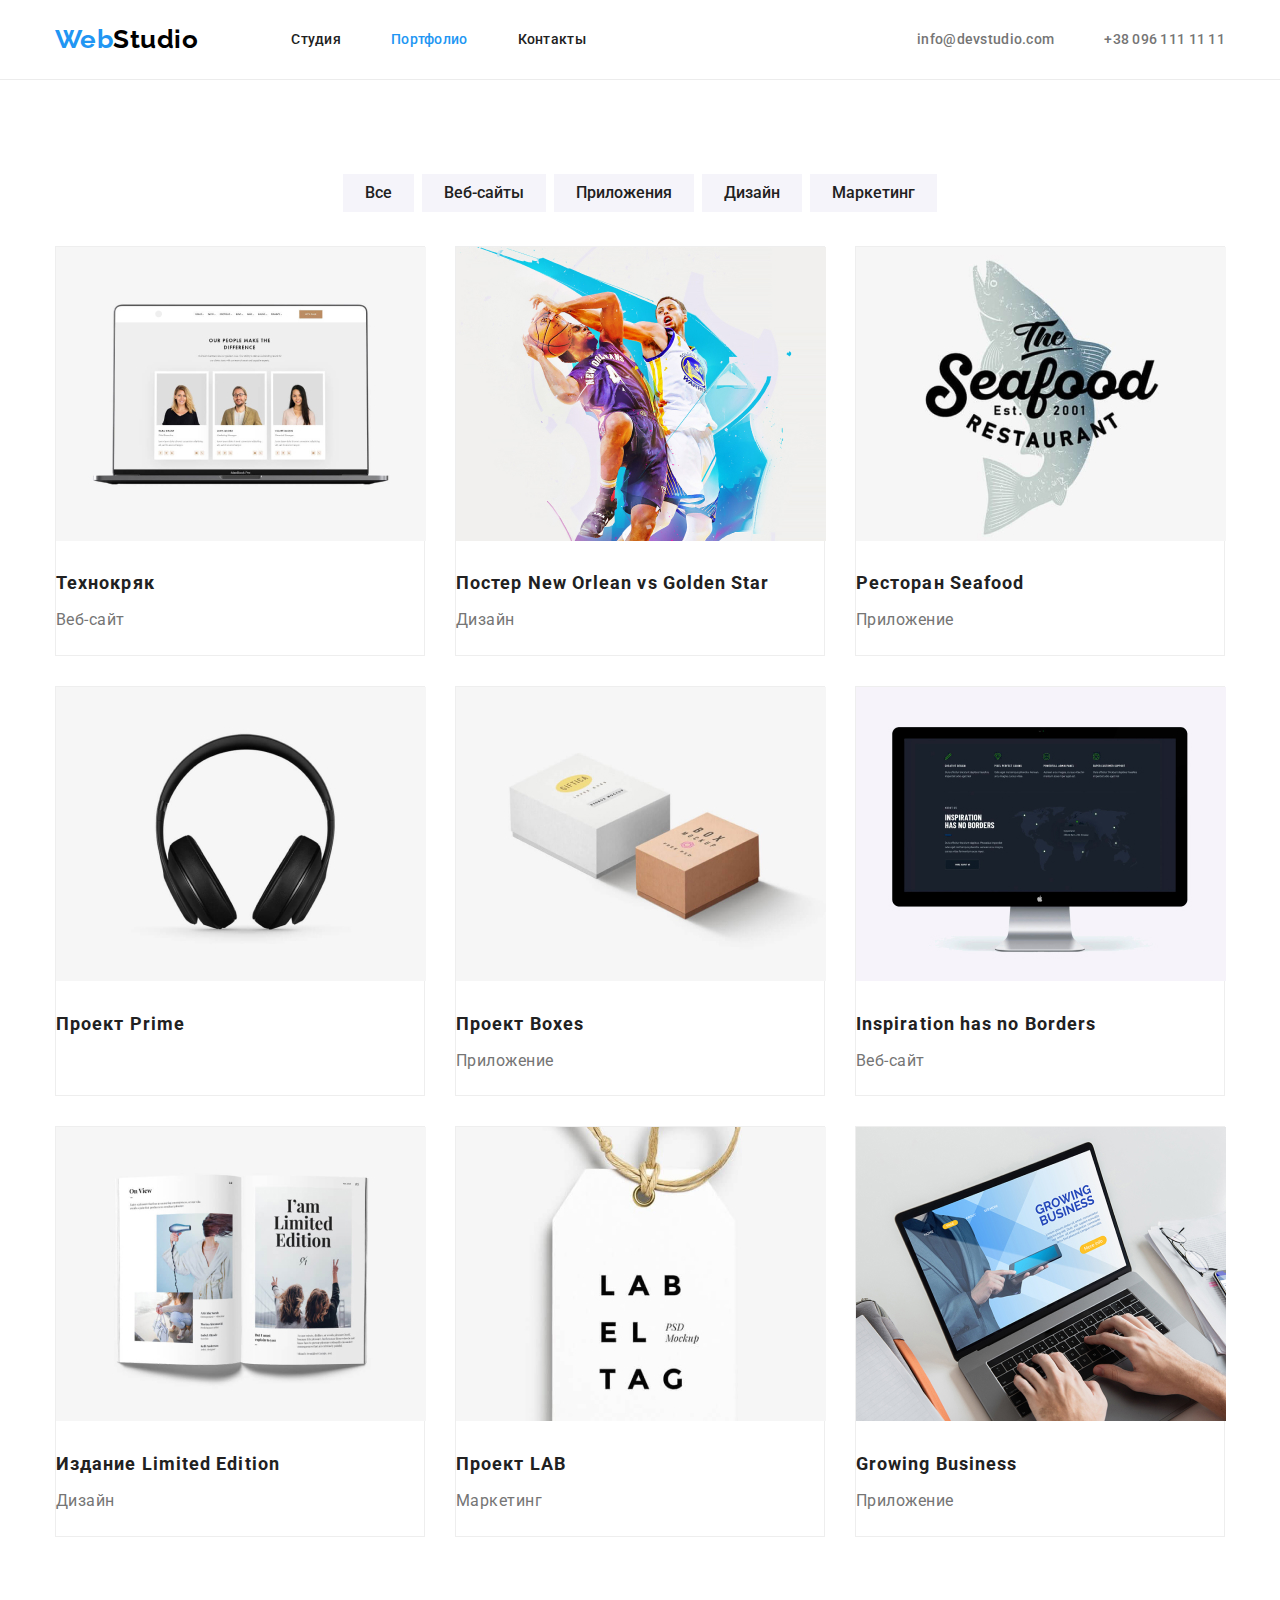
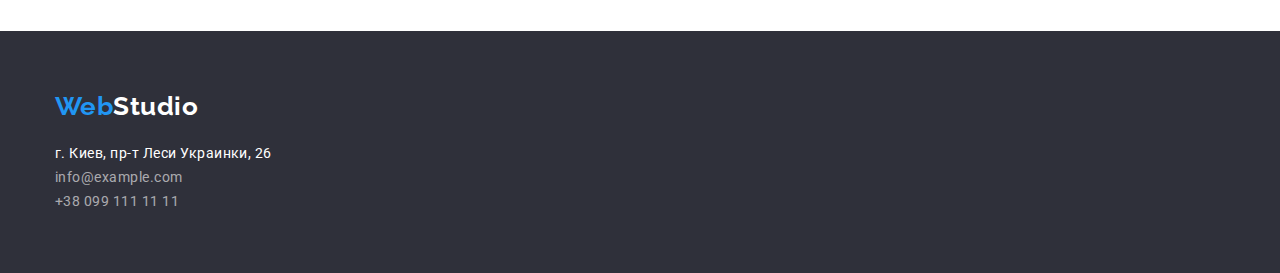
==== portfolio.html @ 4f407773 "Done" ====
<!DOCTYPE html>
<html lang="ru">
  <head>
    <meta charset="UTF-8" />
    <meta name="viewport" content="width=device-width, initial-scale=1.0" />
    <title>Webstudio</title>
    <link
      href="https://fonts.googleapis.com/css2?family=Raleway:wght@700&family=Roboto:wght@400;500;700;900&display=swap"
      rel="stylesheet"
    />
    <link
      rel="stylesheet"
      href="https://cdnjs.cloudflare.com/ajax/libs/modern-normalize/1.0.0/modern-normalize.min.css"
    />
    <link rel="stylesheet" href="./css/style.css" />
  </head>

  <body>
    <header class="page-header portfolio">
      <div class="conteiner conteiner-header">
        <nav class="nav-site">
          <div class="logo">
            <a href="./index.html">
              Web<span class="logo-header">Studio</span>
            </a>
          </div>
          <ul class="nav-list list">
            <li><a href="./index.html" class="nav-link">Студия</a></li>
            <li>
              <a href="./portfolio.html" class="nav-link current">Портфолио</a>
            </li>
            <li><a href="" class="nav-link">Контакты</a></li>
          </ul>
        </nav>
        <ul class="contact-list list">
          <li>
            <a href="mailto:info@devstudio.com" class="contact-link"
              >info@devstudio.com</a
            >
          </li>
          <li>
            <a href="tel:+380961111111" class="contact-link"
              >+38 096 111 11 11</a
            >
          </li>
        </ul>
      </div>
    </header>
    <main>
      <div class="conteiner page-work">
        <section class="work">
          <ul class="work-nav list">
            <li><button type="button" class="button">Все</button></li>
            <li><button type="button" class="button">Веб-сайты</button></li>
            <li><button type="button" class="button">Приложения</button></li>
            <li><button type="button" class="button">Дизайн</button></li>
            <li><button type="button" class="button">Маркетинг</button></li>
          </ul>
          <ul class="work-card list">
            <li class="item">
              <a href="">
                <img
                  src="./img/portfolio/img1.jpg"
                  alt="Картинка"
                  width="370"
                  height="294"
                />
                <h2>Технокряк</h2>
                <p>Веб-сайт</p>
              </a>
            </li>
            <li class="item">
              <a href="">
                <img
                  src="./img/portfolio/img2.jpg"
                  alt="Картинка"
                  width="370"
                  height="294"
                />
                <h2>Постер New Orlean vs Golden Star</h2>
                <p>Дизайн</p>
              </a>
            </li>
            <li class="item">
              <a href="">
                <img
                  src="./img/portfolio/img3.jpg"
                  alt="Картинка"
                  width="370"
                  height="294"
                />
                <h2>Ресторан Seafood</h2>
                <p>Приложение</p>
              </a>
            </li>
            <li class="item">
              <a href="">
                <img
                  src="./img/portfolio/img4.jpg"
                  alt="Картинка"
                  width="370"
                  height="294"
                />
                <h2>Проект Prime</h2>
                <!-- <p>Маркетинг</p> -->
              </a>
            </li>
            <li class="item">
              <a href="">
                <img
                  src="./img/portfolio/img5.jpg"
                  alt="Картинка"
                  width="370"
                  height="294"
                />
                <h2>Проект Boxes</h2>
                <p>Приложение</p>
              </a>
            </li>
            <li class="item">
              <a href="">
                <img
                  src="./img/portfolio/img6.jpg"
                  alt="Картинка"
                  width="370"
                  height="294"
                />
                <h2>Inspiration has no Borders</h2>
                <p>Веб-сайт</p>
              </a>
            </li>
            <li class="item">
              <a href="">
                <img
                  src="./img/portfolio/img7.jpg"
                  alt="Картинка"
                  width="370"
                  height="294"
                />
                <h2>Издание Limited Edition</h2>
                <p>Дизайн</p>
              </a>
            </li>
            <li class="item">
              <a href="">
                <img
                  src="./img/portfolio/img8.jpg"
                  alt="Картинка"
                  width="370"
                  height="294"
                />
                <h2>Проект LAB</h2>
                <p>Маркетинг</p>
              </a>
            </li>
            <li class="item">
              <a href="">
                <img
                  src="./img/portfolio/img9.jpg"
                  alt="Картинка"
                  width="370"
                  height="294"
                />
                <h2>Growing Business</h2>
                <p>Приложение</p>
              </a>
            </li>
          </ul>
        </section>
      </div>
    </main>

    <footer>
      <div class="conteiner">
        <div class="logo">
          <a href="./index.html">
            Web<span class="logo-footer">Studio</span>
          </a>
        </div>
        <ul class="footer-list list">
          <li>
            <address class="address">г. Киев, пр-т Леси Украинки, 26</address>
          </li>
          <li>
            <address class="footer-contact">info@example.com</address>
          </li>
          <li>
            <address class="footer-contact">+38 099 111 11 11</address>
          </li>
        </ul>
      </div>
    </footer>
  </body>
</html>
---- css/style.css ----
html {
  box-sizing: border-box;
}

*,
*::after,
*::before {
  box-sizing: inherit;
}

:root {
  --text-color-primary: #212121;
  --text-color-second: #757575;
  --color-accent: #2196f3;
  --background-primary: #ffffff;
  --background-team: #f5f4fa;
  --background-dark: #2f303a;
}

/* Общие стили */

body {
  background-color: var(--background-primary);
  color: var(--text-color-primary);

  font-style: normal;
  font-family: Roboto, -apple-system, BlinkMacSystemFont, 'Segoe UI', Oxygen,
    Ubuntu, Cantarell, 'Open Sans', 'Helvetica Neue', sans-serif;
  letter-spacing: 0.03em;
}

.list {
  padding: 0;
  margin: 0;
  list-style: none;
}

a {
  text-decoration: none;
}

button {
  font-family: inherit;
}

/* Стили index.html */

/* ОФОРМЛЕНИЕ HEADER */

/* Логотип */
.logo a {
  color: var(--color-accent);

  font-family: Raleway;
  font-weight: bold;
  font-size: 26px;
  line-height: 1.19;
}

.logo-header {
  color: #000000;
}

/* Навигация*/

.nav-link {
  color: var(--text-color-primary);

  font-weight: 500;
  font-size: 14px;
  line-height: 1.14;
  letter-spacing: 0.02em;
}

.nav-link:hover,
.nav-link:focus {
  color: #2196f3;
}

.nav-link.current {
  color: var(--color-accent);
}

.nav-list {
  display: flex;
}

.nav-list > li:not(:last-child) {
  margin-right: 50px;
}

/* Контакти */
.contact-link {
  color: var(--text-color-second);

  font-weight: 500;
  font-size: 14px;
  line-height: 1.14;
  letter-spacing: 0.02em;
}

.contact-link:hover,
.contact-link:focus {
  color: #2196f3;
}

.contact-list {
  display: flex;
}

.contact-list > li:not(:last-child) {
  margin-right: 50px;
}

/* Оформление FLEX HEADER */

.nav-site {
  display: flex;
  align-items: center;
  padding: 24px 0px;
}

.nav-site > ul {
  margin-left: 93px;
}

.conteiner-header {
  display: flex;
  align-items: center;
}

.contact-list {
  display: flex;
  margin-left: auto;
}

/* ОФОРМЛЕНИЕ MAIN */

/* hero */
.hero {
  text-align: center;

  color: #ffffff;
}

main .page-hero {
  padding: 200px 452px;
  margin-right: auto;
  margin-left: auto;
  margin-bottom: 94px;
  /* border: 1px solid transparent; */

  background-color: var(--background-dark);

  /* outline: 2px solid tomato; */
}

.hero > h1 {
  margin-top: 0;
  margin-bottom: 30px;

  font-weight: 900;
  font-size: 44px;
  line-height: 1.36;
  text-align: center;
  letter-spacing: 0.06em;
  text-transform: uppercase;
}

.hero button {
  margin-left: auto;
  margin-right: auto;
  padding: 10px 32px;
  border-radius: 4px;
  min-width: 200px;
  margin-bottom: 0;

  color: #ffffff;
  background-color: var(--color-accent);

  font-weight: bold;
  font-size: 16px;
  line-height: 1.87;

  display: flex;
  align-items: center;
  text-align: center;
  letter-spacing: 0.06em;
}

/* feature Подходы роботы*/
.feature-list h2 {
  margin-top: 0px;
  margin-bottom: 10px;

  color: var(--text-color-primary);

  font-weight: bold;
  font-size: 14px;
  line-height: 1.14;
  text-transform: uppercase;
}

.feature-list p {
  display: block;
  margin-top: 0;
  margin-bottom: 0;

  color: var(--text-color-second);

  font-weight: normal;
  font-size: 14px;
  line-height: 1.71;
}

.page-feature {
  margin-bottom: 94px;
}

.feature-list > li:not(:last-child) {
  margin-right: 30px;
}

.feature-list > li {
  width: 270px;
}
/* Оформление FLEX FEATURE */

.feature-list {
  display: flex;
}

/* sample Чем мы занимаемся */
.sample > h3 {
  margin-top: 0;
  margin-bottom: 50px;

  color: var(--text-color-primary);

  font-weight: bold;
  font-size: 36px;
  line-height: 1.17;
  text-align: center;
}

.page-sample {
  margin-bottom: 94px;
}

.sample-list {
  display: flex;
}
.sample-list > li:not(:last-child) {
  margin-right: 30px;
}

/* team Наша команда */
.team {
  padding-top: 94px;
  padding-bottom: 94px;
}

.team > h4 {
  display: block;
  margin-top: 0;
  margin-bottom: 50px;
  text-align: center;

  color: var(--text-color-primary);

  font-weight: bold;
  font-size: 36px;
  line-height: 1.17;
  text-align: center;
}

.team-list h5 {
  margin-top: 30px;
  margin-bottom: 10px;

  color: var(--text-color-primary);

  font-weight: 500;
  font-size: 16px;
  line-height: 1.19;
  text-align: center;
}

.team-list p {
  margin-top: 0;
  margin-bottom: 0;
  color: var(--text-color-second);

  font-weight: normal;
  font-size: 16px;
  line-height: 1.19;
  text-align: center;
}

.team-list > li {
  padding-bottom: 30px;

  box-shadow: 0px 1px 3px rgba(0, 0, 0, 0.12), 0px 1px 1px rgba(0, 0, 0, 0.14),
    0px 2px 1px rgba(0, 0, 0, 0.2);
  border-radius: 0px 0px 4px 4px;
}

.page-team {
  margin-bottom: 0;
}

.team-list {
  display: flex;
}

.team-list > li:not(:last-child) {
  margin-right: 30px;
}

/* ОФОРМЛЕНИЕ FOOTER */

/* Логотип footer */
footer {
  padding-top: 60px;
  padding-bottom: 60px;
  background-color: var(--background-dark);
}

.logo-footer {
  color: #ffffff;
}

/* Контакты footer*/
.footer-list {
  margin-top: 20px;
  color: rgba(255, 255, 255, 0.6);

  font-weight: normal;
  font-size: 14px;
  line-height: 1.71;
}

.footer-list .address {
  font-style: inherit;
  color: #ffffff;
}
.list .footer-contact {
  font-style: inherit;
}

/* Стили portfolio.html */

/* Портфолио samples */
.portfolio {
  border-bottom: 1px solid #ececec;
  margin-bottom: 94px;
}

.work-nav {
  display: flex;
  justify-content: center;
  margin-bottom: 34px;
}
.work-nav > li:not(:first-child) {
  margin-left: 8px;
}

.page-work {
  margin-bottom: 94px;
}

.work-nav .button {
  padding: 6px 22px;
  border: none;

  background-color: var(--background-team);
  color: var(--text-color-primary);

  font-weight: 500;
  font-size: 16px;
  line-height: 1.62;
  text-align: center;
}

.work-nav .button:hover,
.work-nav .button:focus {
  background-color: var(--color-accent);
  color: #ffffff;
}

/* Портфолио card */
.work-card {
  display: flex;
  flex-wrap: wrap;
}

.work-card > li {
  border: 1px solid #eeeeee;
  width: 370px;
  margin-right: 30px;
}

.work-card > li:nth-child(3n) {
  margin-right: 0;
}

.work-card > .item {
  padding-bottom: 20px;
  margin-bottom: 30px;
}

.work-card > .item:nth-last-child(-n + 3) {
  margin-bottom: 0px;
}

.work .work-card h2 {
  margin-top: 20px;
  margin-bottom: 4px;

  color: var(--text-color-primary);

  font-weight: bold;
  font-size: 18px;
  line-height: 2;
  letter-spacing: 0.06em;
}

.work-card p {
  margin-top: 0;
  margin-bottom: 0;

  color: var(--text-color-second);

  font-weight: normal;
  font-size: 16px;
  line-height: 1.87;
}

/* Оформление padding, margin */
.conteiner {
  width: 1200px;
  margin-right: auto;
  margin-left: auto;
  padding-right: 15px;
  padding-left: 15px;

  /* outline: 2px solid tomato; */
}
/* HHH */
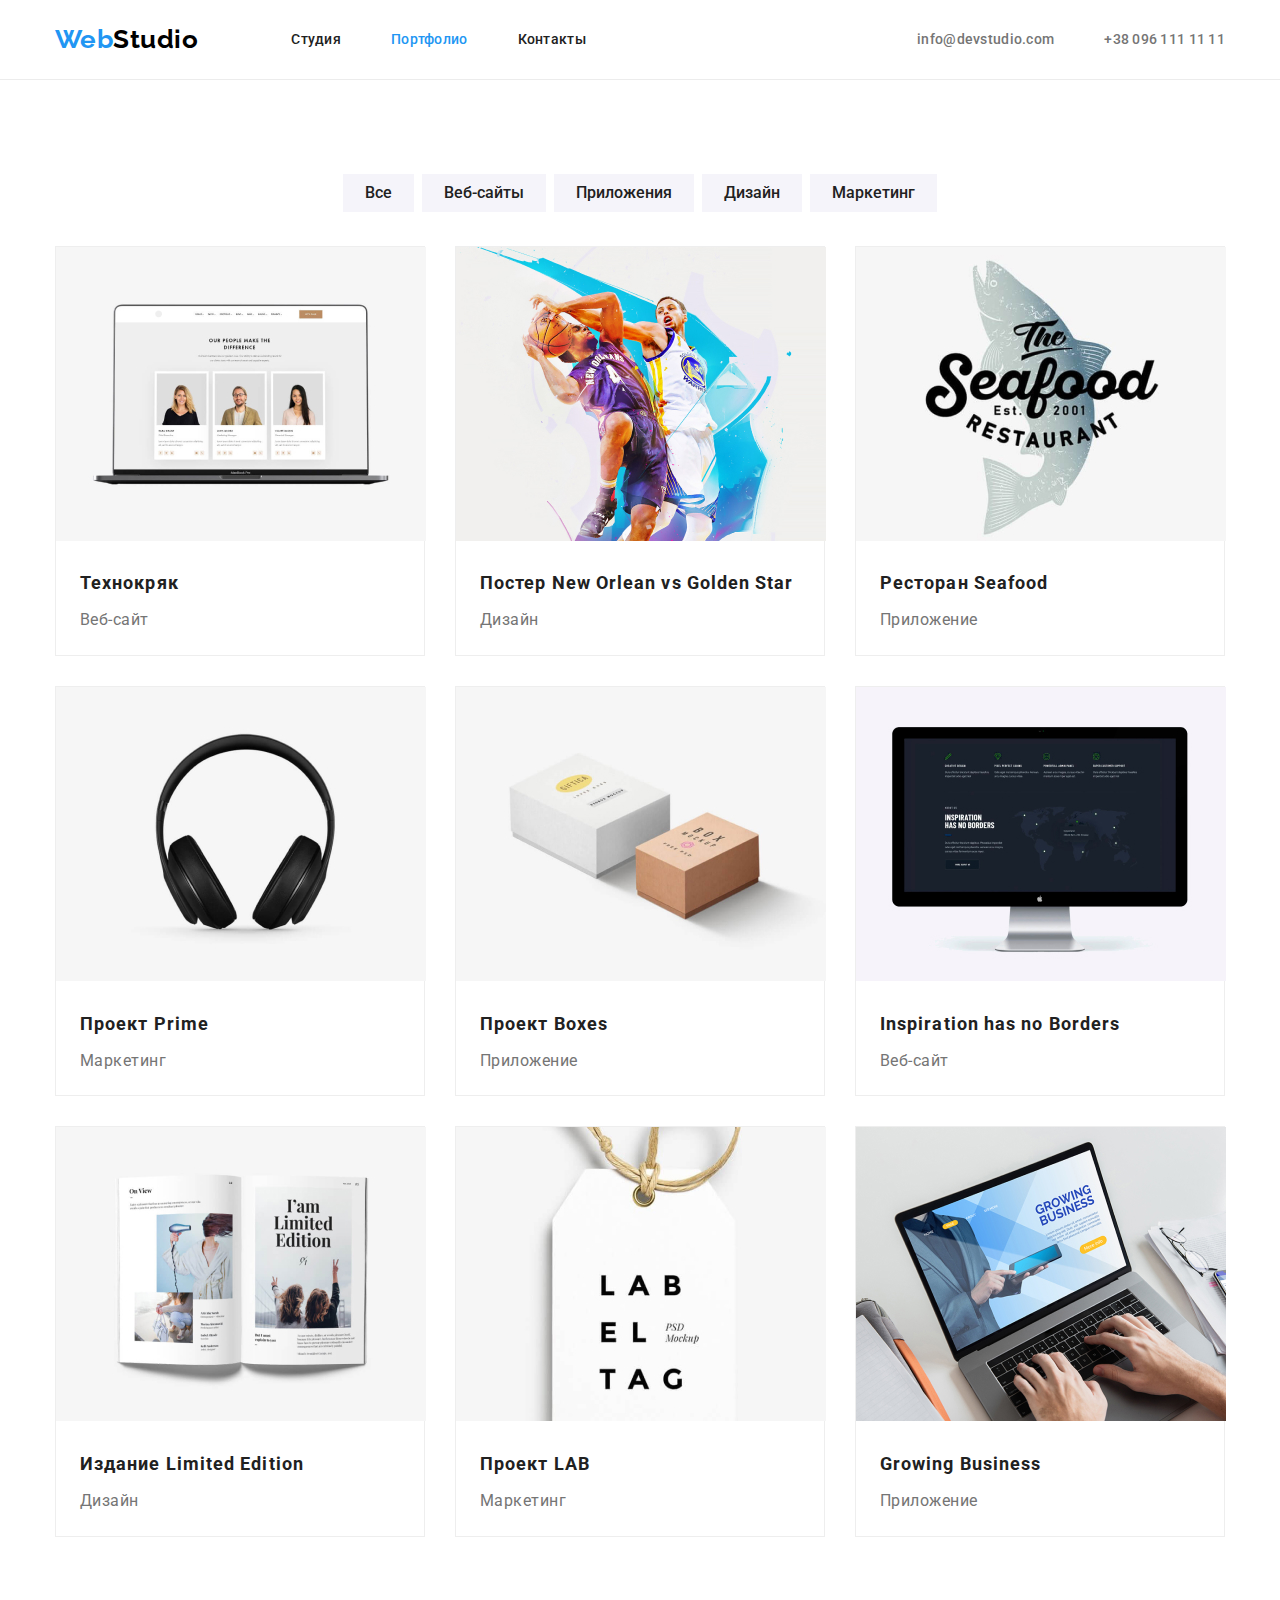
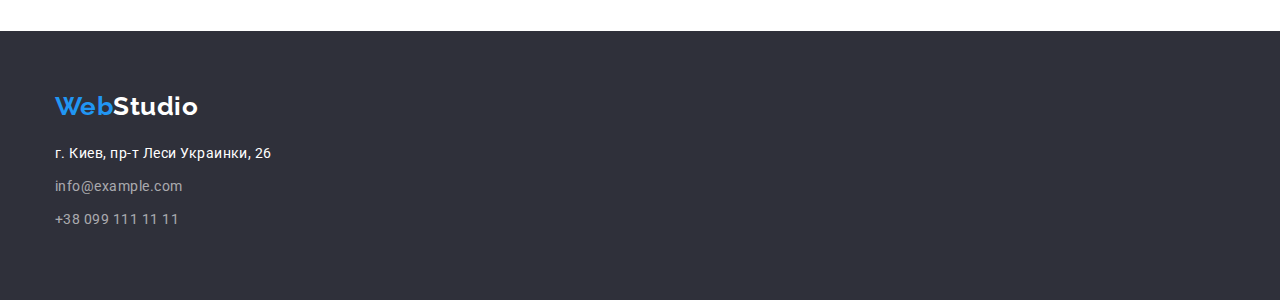
==== commit 494e4b8a: "Done" ====
--- a/portfolio.html
+++ b/portfolio.html
@@ -58,7 +58,7 @@
           </ul>
           <ul class="work-card list">
             <li class="item">
-              <a href="">
+              <a class="item-card" href="">
                 <img
                   src="./img/portfolio/img1.jpg"
                   alt="Картинка"
@@ -70,7 +70,7 @@
               </a>
             </li>
             <li class="item">
-              <a href="">
+              <a class="item-card" href="">
                 <img
                   src="./img/portfolio/img2.jpg"
                   alt="Картинка"
@@ -82,7 +82,7 @@
               </a>
             </li>
             <li class="item">
-              <a href="">
+              <a class="item-card" href="">
                 <img
                   src="./img/portfolio/img3.jpg"
                   alt="Картинка"
@@ -94,7 +94,7 @@
               </a>
             </li>
             <li class="item">
-              <a href="">
+              <a class="item-card" href="">
                 <img
                   src="./img/portfolio/img4.jpg"
                   alt="Картинка"
@@ -102,11 +102,11 @@
                   height="294"
                 />
                 <h2>Проект Prime</h2>
-                <!-- <p>Маркетинг</p> -->
+                <p>Маркетинг</p>
               </a>
             </li>
             <li class="item">
-              <a href="">
+              <a class="item-card" href="">
                 <img
                   src="./img/portfolio/img5.jpg"
                   alt="Картинка"
@@ -118,7 +118,7 @@
               </a>
             </li>
             <li class="item">
-              <a href="">
+              <a class="item-card" href="">
                 <img
                   src="./img/portfolio/img6.jpg"
                   alt="Картинка"
@@ -130,7 +130,7 @@
               </a>
             </li>
             <li class="item">
-              <a href="">
+              <a class="item-card" href="">
                 <img
                   src="./img/portfolio/img7.jpg"
                   alt="Картинка"
@@ -142,7 +142,7 @@
               </a>
             </li>
             <li class="item">
-              <a href="">
+              <a class="item-card" href="">
                 <img
                   src="./img/portfolio/img8.jpg"
                   alt="Картинка"
@@ -154,7 +154,7 @@
               </a>
             </li>
             <li class="item">
-              <a href="">
+              <a class="item-card" href="">
                 <img
                   src="./img/portfolio/img9.jpg"
                   alt="Картинка"
--- a/css/style.css
+++ b/css/style.css
@@ -348,6 +348,10 @@
   font-style: inherit;
 }
 
+.footer-list > li {
+  margin-bottom: 9px;
+}
+
 /* Стили portfolio.html */
 
 /* Портфолио samples */
@@ -434,6 +438,11 @@
   font-weight: normal;
   font-size: 16px;
   line-height: 1.87;
+}
+.item-card > h2,
+.item-card > p {
+  margin-left: 24px;
+  margin-right: 24px;
 }
 
 /* Оформление padding, margin */
@@ -446,4 +455,3 @@
 
   /* outline: 2px solid tomato; */
 }
-/* HHH */
